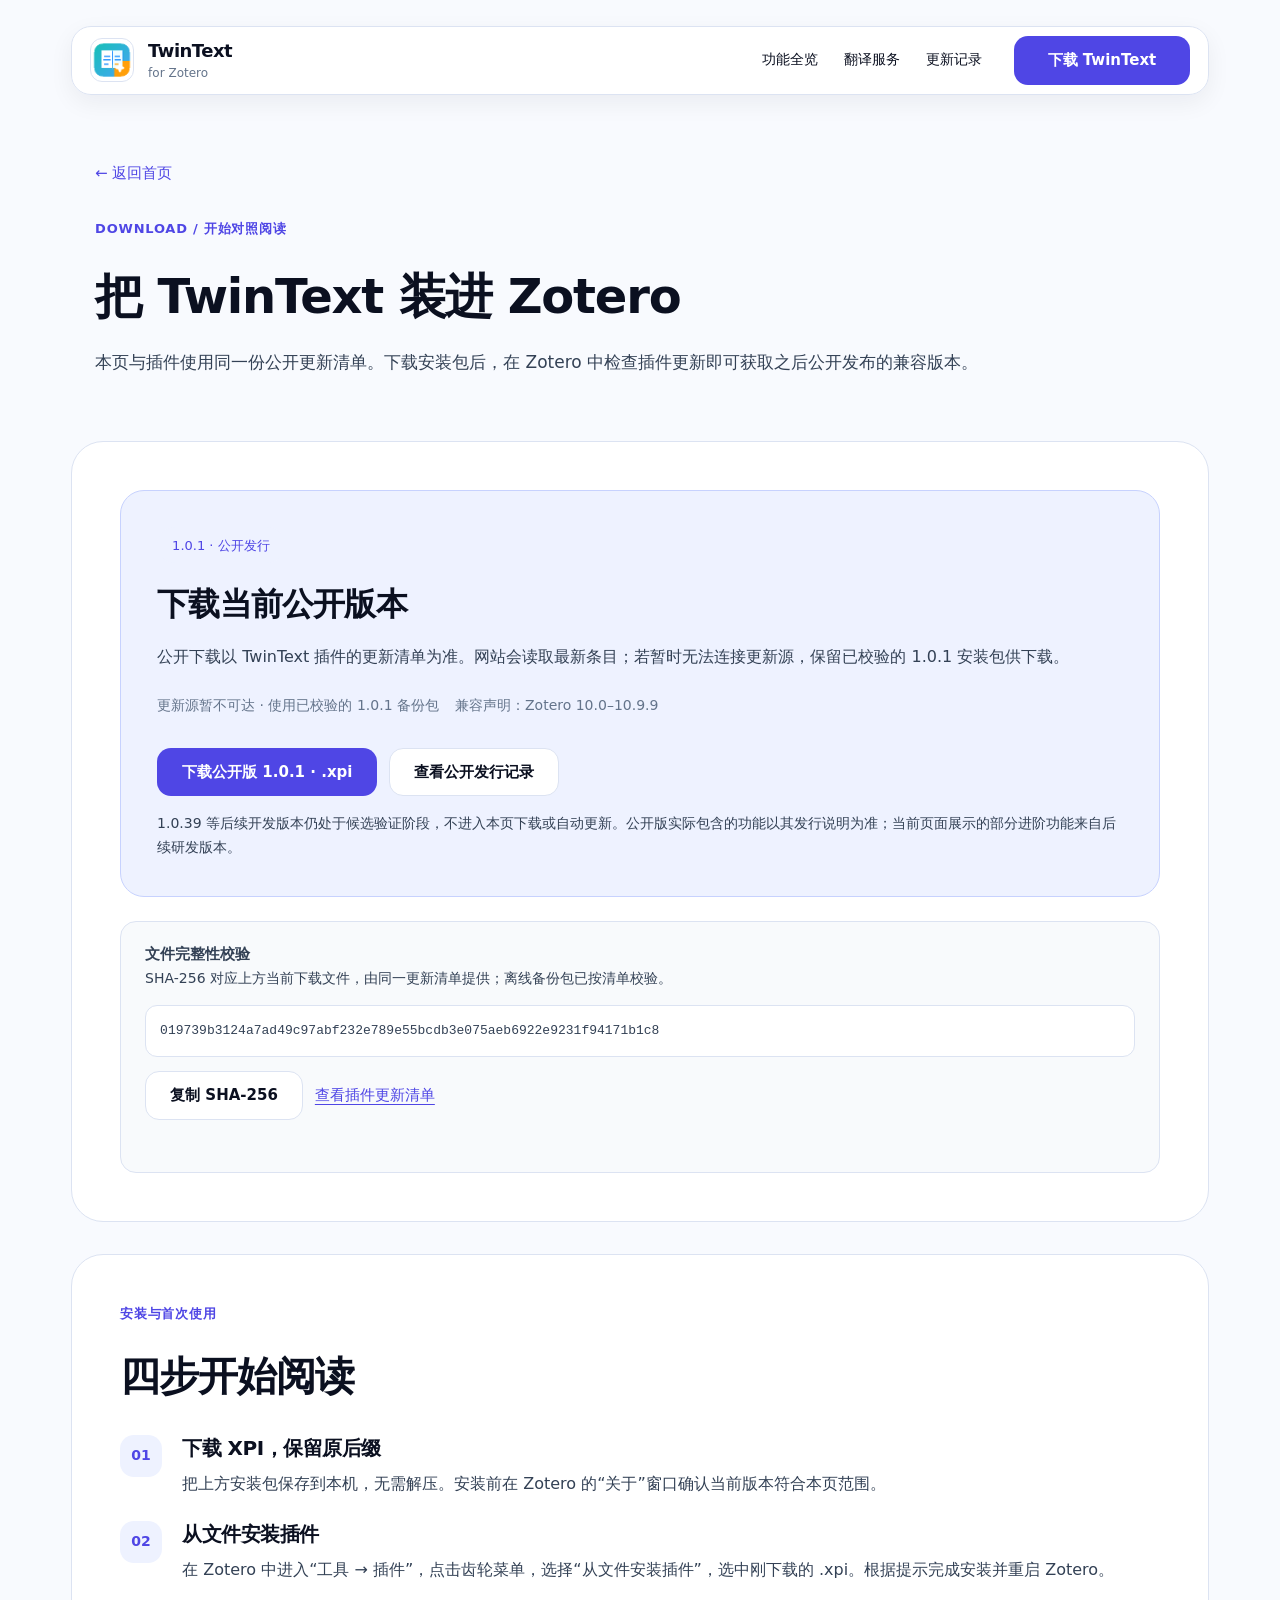
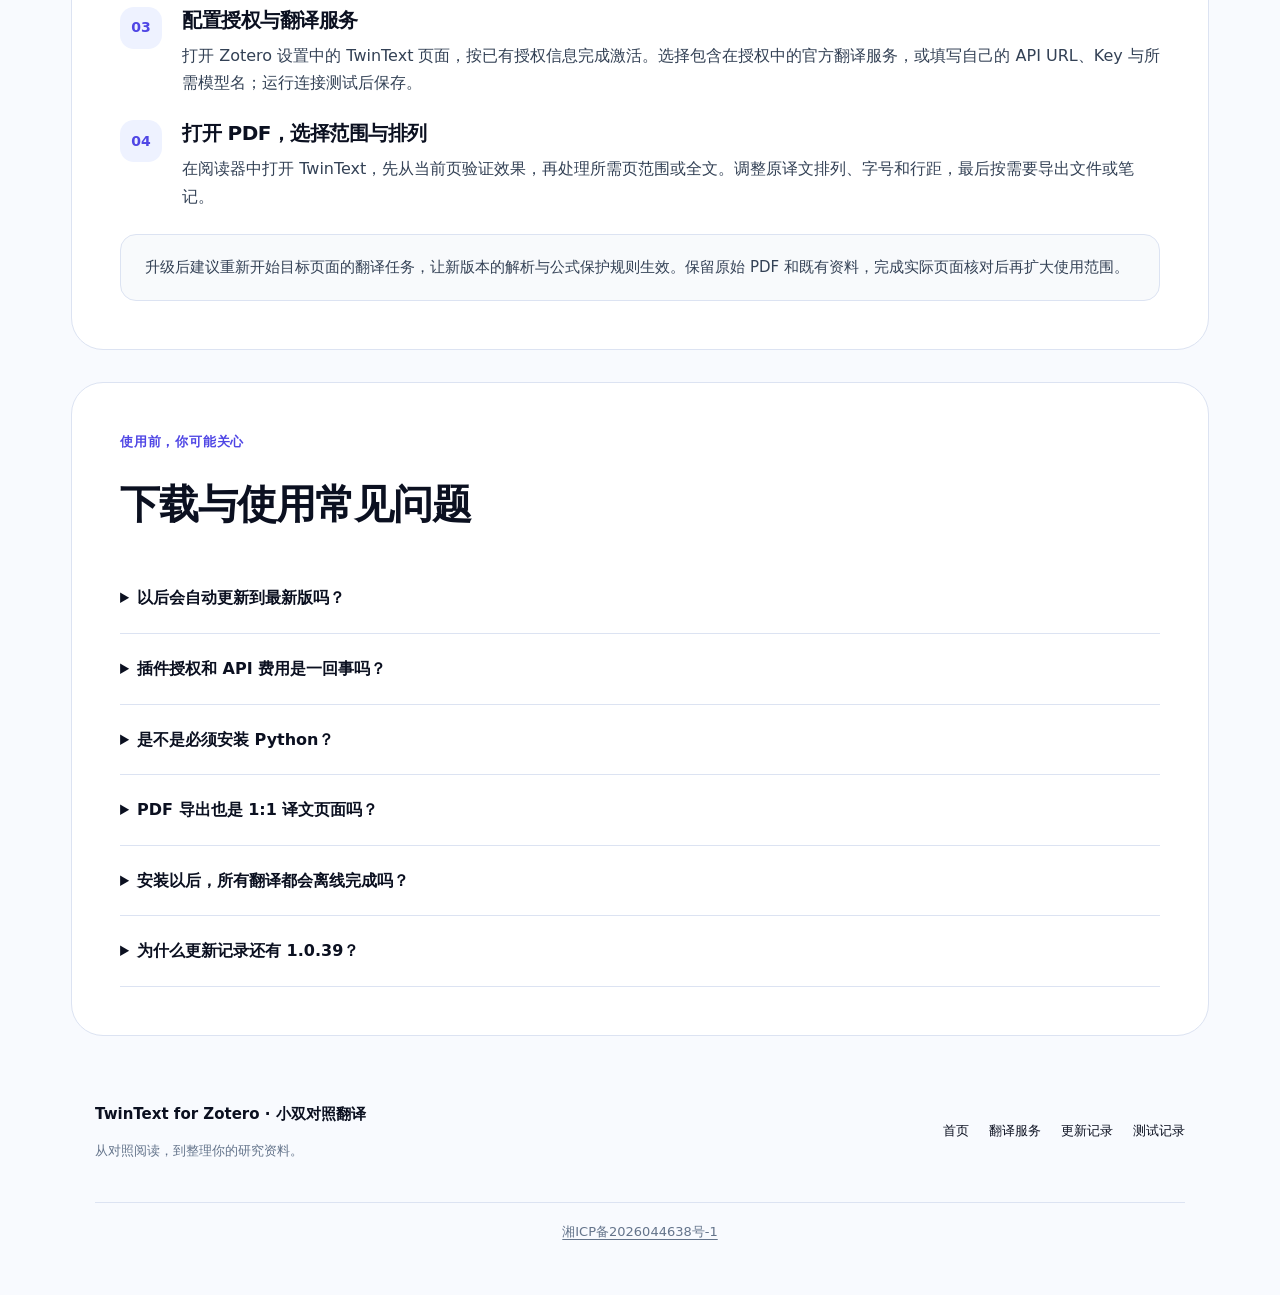
==== download.html @ 81a2e2c2 "Publish TwinText website" ====
<!doctype html>
<html lang="zh-CN">
<head>
  <meta charset="utf-8"><meta name="viewport" content="width=device-width, initial-scale=1"><meta name="theme-color" content="#10162f">
  <title>下载与安装 · TwinText for Zotero</title><meta name="description" content="下载与插件更新源同步的 TwinText 公开版本，核对 Zotero 兼容范围、安装步骤与文件校验值。">
  <link rel="icon" href="assets/logo.png" type="image/png"><link rel="stylesheet" href="styles.css"><script src="app.js" defer></script><script src="release.js" defer></script>
</head>
<body>
  <a class="skip-link" href="#main">跳到主要内容</a>
  <header class="nav container"><a class="brand" href="./" aria-label="TwinText 首页"><img src="assets/logo.png" alt="" width="44" height="44"><span><strong>TwinText</strong><small>for Zotero</small></span></a><button class="menu-toggle" type="button" aria-controls="main-nav" aria-expanded="false" aria-label="打开导航菜单"><span></span><span></span><span></span></button><nav id="main-nav" aria-label="主导航"><a href="index.html#features">功能全览</a><a href="index.html#services">翻译服务</a><a href="changelog.html">更新记录</a></nav><a class="button primary nav-download" href="#download" aria-current="page">下载 TwinText</a></header>
  <main id="main" class="container subpage">
    <div class="subpage-heading"><a class="back-link" href="./">← 返回首页</a><p class="eyebrow">DOWNLOAD / 开始对照阅读</p><h1>把 TwinText 装进 Zotero</h1><p class="section-intro">本页与插件使用同一份公开更新清单。下载安装包后，在 Zotero 中检查插件更新即可获取之后公开发布的兼容版本。</p></div>
    <section id="download" class="section" aria-labelledby="download-title" data-current-release><div class="download-card"><span class="pill" id="release-badge">1.0.1 · 公开发行</span><h2 id="download-title" style="margin-top:20px">下载当前公开版本</h2><p>公开下载以 TwinText 插件的更新清单为准。网站会读取最新条目；若暂时无法连接更新源，保留已校验的 1.0.1 安装包供下载。</p><div class="download-meta"><span id="release-source">正在核对公开更新源…</span><span id="release-compatibility">兼容声明：Zotero 10.0–10.9.9</span></div><div class="actions"><a class="button primary" id="latest-download" href="downloads/twintext-1.0.1.xpi" download="twintext-1.0.1.xpi">下载公开版 1.0.1 · .xpi</a><a class="button secondary" href="https://github.com/yiyangbyts/twintext-releases/releases" target="_blank" rel="noopener noreferrer">查看公开发行记录</a></div><p class="small">1.0.39 等后续开发版本仍处于候选验证阶段，不进入本页下载或自动更新。公开版实际包含的功能以其发行说明为准；当前页面展示的部分进阶功能来自后续研发版本。</p></div><div class="notice"><strong>文件完整性校验</strong><p class="small">SHA-256 对应上方当前下载文件，由同一更新清单提供；离线备份包已按清单校验。</p><code class="checksum" id="download-checksum">019739b3124a7ad49c97abf232e789e55bcdb3e075aeb6922e9231f94171b1c8</code><div class="actions" style="margin-top:14px"><button class="button secondary" data-copy-checksum type="button">复制 SHA-256</button><a class="text-link" href="https://raw.githubusercontent.com/yiyangbyts/twintext-releases/main/updates.json" target="_blank" rel="noopener noreferrer">查看插件更新清单</a></div><p id="copy-status" class="status-message" role="status"></p></div></section>
    <section class="section" aria-labelledby="install-title"><p class="eyebrow">安装与首次使用</p><h2 id="install-title">四步开始阅读</h2><ol class="install-steps" style="margin-top:32px"><li><div><h3>下载 XPI，保留原后缀</h3><p>把上方安装包保存到本机，无需解压。安装前在 Zotero 的“关于”窗口确认当前版本符合本页范围。</p></div></li><li><div><h3>从文件安装插件</h3><p>在 Zotero 中进入“工具 → 插件”，点击齿轮菜单，选择“从文件安装插件”，选中刚下载的 .xpi。根据提示完成安装并重启 Zotero。</p></div></li><li><div><h3>配置授权与翻译服务</h3><p>打开 Zotero 设置中的 TwinText 页面，按已有授权信息完成激活。选择包含在授权中的官方翻译服务，或填写自己的 API URL、Key 与所需模型名；运行连接测试后保存。</p></div></li><li><div><h3>打开 PDF，选择范围与排列</h3><p>在阅读器中打开 TwinText，先从当前页验证效果，再处理所需页范围或全文。调整原译文排列、字号和行距，最后按需要导出文件或笔记。</p></div></li></ol><p class="notice">升级后建议重新开始目标页面的翻译任务，让新版本的解析与公式保护规则生效。保留原始 PDF 和既有资料，完成实际页面核对后再扩大使用范围。</p></section>
    <section class="section" aria-labelledby="faq-title"><p class="eyebrow">使用前，你可能关心</p><h2 id="faq-title">下载与使用常见问题</h2><div class="faq"><details><summary>以后会自动更新到最新版吗？</summary><p>安装包已配置 TwinText 公共更新清单。新版本正式发布并写入该清单后，Zotero 的插件更新检查即可发现兼容版本；是否自动下载或安装由 Zotero 的更新设置决定。候选版不会自动推送给公开版用户。</p></details><details><summary>插件授权和 API 费用是一回事吗？</summary><p>两者分开。官方翻译服务取决于你的授权套餐及额度；接入第三方 API 时，由对应提供方管理可用性、用量与费用。本页不提供购买或支付流程。</p></details><details><summary>是不是必须安装 Python？</summary><p>标准解析和前端 PP-DocLayoutV2 WASM 方案不要求单独安装 Python。选择其他本地增强引擎时，按该引擎的运行环境要求配置；进阶解析功能以实际发行版本为准。</p></details><details><summary>PDF 导出也是 1:1 译文页面吗？</summary><p>研发版本的阅读器按原页面结构还原译文；PDF 导出把原文页面图像与按页重排的双语内容组合输出，两者形式不同。具体功能请核对公开版发行说明。</p></details><details><summary>安装以后，所有翻译都会离线完成吗？</summary><p>本地版面解析与翻译服务是两个环节。正文会发送给你选中的翻译服务；只有实际接入本地翻译服务并满足对应条件时，翻译环节才可能在本机完成。</p></details><details><summary>为什么更新记录还有 1.0.39？</summary><p>更新记录包含开发迭代和候选版，不代表均已公开发行。1.0.39 的历史验证记录在 <a class="text-link" href="evidence.html">测试范围页</a>；公开下载与 Zotero 自动更新始终以 <a class="text-link" href="https://raw.githubusercontent.com/yiyangbyts/twintext-releases/main/updates.json" target="_blank" rel="noopener noreferrer">更新清单</a>为准。</p></details></div></section>
  </main>
  <footer class="footer container"><div><strong>TwinText for Zotero · 小双对照翻译</strong><p>从对照阅读，到整理你的研究资料。</p></div><nav aria-label="页脚导航"><a href="./">首页</a><a href="index.html#services">翻译服务</a><a href="changelog.html">更新记录</a><a href="evidence.html">测试记录</a></nav><div class="icp-record"><a href="https://beian.miit.gov.cn/" target="_blank" rel="noopener noreferrer">湘ICP备2026044638号-1</a></div></footer>
</body>
</html>
---- styles.css ----
:root{color-scheme:light;--bg:#f8fafe;--surface:#fff;--ink:#0b1020;--text:#334155;--muted:#64748b;--brand:#4f46e5;--brand-soft:#eef2ff;--border:#dce3f2;--dark:#10162f;--cyan:#22d3ee;--radius:32px;--shadow:0 12px 28px rgb(30 41 59 / 7%);font-family:"Noto Sans SC","PingFang SC","Microsoft YaHei",system-ui,sans-serif;font-size:16px;line-height:1.7;background:var(--bg);color:var(--ink)}
*{box-sizing:border-box}html{scroll-behavior:smooth;scroll-padding-top:112px}body{margin:0;position:relative;isolation:isolate}a{color:inherit;text-decoration:none}a:hover{color:var(--brand)}button,input,select{font:inherit}button,a,input,select,summary{-webkit-tap-highlight-color:transparent}button{cursor:pointer}button:disabled{cursor:default}button:focus-visible,a:focus-visible,input:focus-visible,select:focus-visible,summary:focus-visible{outline:3px solid #0891b2;outline-offset:5px}button{color:inherit}img{display:block;max-width:100%}h1,h2,h3,h4,p,figure{margin:0}h1,h2,h3{line-height:1.35;letter-spacing:-.025em;overflow-wrap:anywhere}h2{font-size:2.5rem;font-weight:700;max-width:1100px}h3{font-size:1.5rem}p{overflow-wrap:break-word}p+p{margin-top:1em}a,button{touch-action:manipulation}.container{width:min(1280px,calc(100% - 11.11vw));margin-inline:auto}.small{font-size:.875rem}.muted{color:var(--muted)}.eyebrow{font-size:.8125rem;font-weight:700;letter-spacing:.06em;color:var(--brand);margin-bottom:24px}.section-intro{font-size:1.0625rem;line-height:1.8;color:var(--text);max-width:1120px;margin-top:18px}.grid{display:grid;gap:24px}.four{grid-template-columns:repeat(4,minmax(0,1fr))}.three{grid-template-columns:repeat(3,minmax(0,1fr))}.two{grid-template-columns:repeat(2,minmax(0,1fr))}.section{position:relative;margin-top:80px;padding:48px;background:var(--surface);border:1px solid var(--border);border-radius:var(--radius)}.section>*:not(.decoration),.hero>*:not(.decoration){position:relative;z-index:1}.dark{background:var(--dark);color:white;border-color:transparent;overflow:hidden}.dark .section-intro,.dark .lead{color:#cbd5e1}.dark .muted{color:#94a3b8}.dark .eyebrow{color:var(--cyan)}.cyan-text{color:var(--cyan)!important}.violet-text{color:#8b5cf6!important}.teal-text{color:#0891b2!important}.green-text{color:#047857!important}.pills{display:flex;gap:12px;flex-wrap:wrap;margin-top:30px}.pill{display:inline-flex;align-items:center;justify-content:center;min-height:36px;line-height:1.5;padding:8px 15px;border-radius:30px;background:var(--brand-soft);color:var(--brand);font-size:.8125rem;font-weight:500;max-width:100%}.dark .pill{background:#252b50;color:#c7d2fe}.actions{display:flex;gap:12px;align-items:center;flex-wrap:wrap;margin-top:30px}.button{display:inline-flex;justify-content:center;align-items:center;min-height:48px;padding:12px 24px;border-radius:14px;border:1px solid transparent;font-size:.9375rem;font-weight:600;line-height:1.5;transition:background .16s,box-shadow .16s,transform .16s;text-align:center}.button:hover{transform:translateY(-1px);box-shadow:0 6px 18px rgb(79 70 229 / 16%)}.primary{background:var(--brand);color:white}.primary:hover{background:#4338ca;color:white}.secondary{background:white;border-color:var(--border);color:var(--ink)}.secondary:hover{background:#f8fafc}.text-link{color:var(--brand);text-decoration:underline;text-underline-offset:4px}.decoration{position:absolute;pointer-events:none;z-index:0;max-width:none}.page-glows{position:absolute;inset:0;overflow:hidden;pointer-events:none;z-index:-1}.page-glows img{position:absolute;max-width:none}.bg-violet{left:calc(50% - 1060px);top:0}.bg-cyan{left:calc(50% + 250px);top:310px}.bg-brand{left:calc(50% + 70px);top:1570px}.bg-cyan-2{left:calc(50% - 1020px);top:5180px}.bg-export{left:calc(50% + 210px);top:8250px;opacity:.55}.skip-link{position:fixed;top:-100px;left:20px;z-index:100;background:white;padding:12px 20px;border-radius:10px}.skip-link:focus{top:12px}.nav{position:sticky;z-index:20;top:16px;margin-top:26px;min-height:68px;display:flex;align-items:center;gap:32px;padding:9px 18px;background:rgb(255 255 255 / 96%);border:1px solid var(--border);border-radius:20px;box-shadow:0 8px 24px rgb(15 23 42 / 6%);backdrop-filter:blur(16px)}.brand{display:flex;align-items:center;gap:14px;line-height:1.2;flex-shrink:0}.brand img{border:1px solid var(--border);border-radius:12px;object-fit:contain}.brand strong{display:block;font-size:1.125rem;letter-spacing:-.03em}.brand small{display:block;color:var(--muted);font-size:.75rem;margin-top:4px}.nav nav{display:flex;align-items:center;gap:26px;margin-left:auto}.nav nav a{font-size:.875rem;font-weight:500;white-space:nowrap}.nav-download{min-width:176px}.menu-toggle{display:none;border:0;background:none;width:44px;height:44px;padding:11px}.menu-toggle span{display:block;height:2px;background:var(--ink);margin:5px 0;border-radius:2px}.hero{position:relative;min-height:850px;margin-top:32px;padding:54px;border-radius:36px;display:grid;grid-template-columns:minmax(0,1fr) minmax(0,520px);gap:42px;background:linear-gradient(126deg,#10162f 9%,#1e1b4b 57%,#0b2740 95%)}.hero-glow{left:-170px;top:-250px}.hero-cyan{right:-200px;top:-60px}.hero h1{font-size:3.5rem;line-height:1.22;margin-top:28px;margin-bottom:18px;letter-spacing:-.035em}.hero .lead{font-size:1.125rem;line-height:1.75}.hero .actions{margin-top:28px}.hero .small{margin-top:14px}.hero .pills{gap:10px}.hero-copy{padding-top:0}.product-visual{height:680px;margin-top:16px;min-width:0}.product-frame{height:650px;border:1px solid #4b556f;border-radius:24px;overflow:hidden;box-shadow:0 28px 60px rgb(0 0 0 / 34%);position:relative;background:white}.product-frame img{position:absolute;max-width:none;width:167.68%;height:100%;left:20.54%;top:0}.product-tag{position:absolute;bottom:16px;left:8.5%;right:8.5%;background:white;color:var(--ink);border-radius:18px;padding:16px 18px;box-shadow:0 10px 30px rgb(0 0 0 / 18%)}.product-tag strong{font-size:.9375rem}.product-tag p{font-size:.8125rem;line-height:1.6;color:var(--text);margin-top:8px}.intro{margin-top:72px;padding:0 24px}.benefits{margin-top:42px;gap:16px}.benefit{padding:22px;background:white;border:1px solid var(--border);border-radius:24px;box-shadow:var(--shadow);min-height:228px}.index{display:inline-grid;place-items:center;width:42px;height:42px;border-radius:14px;background:var(--brand-soft);color:var(--brand);font-size:.8125rem;font-weight:700}.benefit h3{font-size:1.3125rem;margin-top:14px}.benefit p{font-size:.9375rem;line-height:1.7;color:var(--text);margin-top:10px}.comparison .pills{margin-top:28px}.comparison-figure{margin-top:38px}.image-button{display:block;position:relative;border:1px solid var(--border);border-radius:20px;padding:0;background:white;width:100%;overflow:hidden;box-shadow:0 16px 36px rgb(15 23 42 / 8%)}.image-button img{width:100%;height:auto}.zoom-hint{position:absolute;bottom:16px;right:16px;background:rgb(11 16 32 / 82%);color:white;border-radius:20px;padding:6px 14px;font-size:.8125rem;opacity:0;transition:opacity .2s}.image-button:hover .zoom-hint,.image-button:focus-visible .zoom-hint{opacity:1}figcaption{font-size:.8125rem;color:var(--muted);text-align:center;margin-top:18px;line-height:1.6}.proof{min-height:730px}.proof-glow{right:-250px;top:-250px}.stats{margin-top:44px;gap:56px}.stat{background:#171d36;border:1px solid #303a60;border-radius:20px;padding:22px;min-height:174px}.stat .number{font-size:1.875rem;font-weight:700;color:var(--cyan);line-height:1.35}.stat:nth-child(2) .number{color:#a5b4fc}.stat:nth-child(3) .number{color:#86efac}.stat h3{font-size:1rem;margin-top:6px}.stat p{font-size:.875rem;color:#cbd5e1;margin-top:10px;line-height:1.6}.iteration-title{font-size:1.125rem;margin-top:42px}.iteration{display:grid;grid-template-columns:repeat(4,minmax(0,1fr));gap:26px;margin-top:22px;list-style:none;padding:0}.iteration li{border:1px solid #303a60;border-radius:16px;background:#202746;min-height:92px;padding:20px 16px;display:flex;gap:16px;font-size:.875rem}.iteration li b{color:var(--cyan)}.proof-footnote{font-size:.8125rem;line-height:1.7;color:#94a3b8;margin-top:24px}.proof-footnote a{color:#c7d2fe;text-decoration:underline;text-underline-offset:3px}.formula{min-height:900px;display:grid;grid-template-columns:1fr 1.02fr;gap:56px;align-items:start}.math-glow{right:-180px;top:20px}.formula .pills{gap:8px}.formula-copy{padding-top:2px}.formula h2{font-size:2.5rem}.formula figure{margin-top:28px}.formula .image-button{background:#fff;border-color:#3b456b;border-radius:22px}.formula figure img{aspect-ratio:562/674;object-fit:contain}.formula figcaption{color:#94a3b8}.formula-demo{margin-top:38px;border:1px solid #303a60;background:#171d36;border-radius:24px;padding:28px;color:#e2e8f0;min-height:380px}.equations{font:1.75rem/1.8 "Cambria Math","STIX Two Math","Times New Roman",serif;text-align:center;padding:40px 0;border-bottom:1px solid #303a60;margin-bottom:24px;color:white}.formula-demo .small{color:#cbd5e1;line-height:1.8}.capabilities,.exports{padding:72px}.capability-grid{max-width:1008px;margin:72px auto 56px}.feature-card{padding:28px;border:1px solid var(--border);border-radius:24px;box-shadow:0 8px 28px -4px rgb(15 24 45 / 8%);background:white;min-height:274px;display:flex;flex-direction:column;gap:14px}.feature-card .eyebrow{margin:0}.feature-card h3{font-size:1.5rem;min-height:2.7em}.feature-card p:last-child{font-size:1rem;color:var(--text);line-height:1.65}.services{padding-bottom:60px}.service-cards{margin-top:64px;gap:16px;grid-template-columns:.96fr 1.04fr}.service-card{padding:24px;border:1px solid var(--border);border-radius:24px;background:#f7f8ff;min-height:520px;display:flex;align-items:flex-start;flex-direction:column}.service-card:nth-child(2){background:#f8fafc}.service-card h3{font-size:1.625rem;margin-top:20px}.service-card>p{color:var(--text);margin-top:16px;font-size:.9375rem;min-height:90px}.service-points{list-style:none;padding:24px 0 0;margin:20px 0 0;border-top:1px solid var(--border);width:100%;font-size:.875rem}.service-points li{margin-bottom:14px;display:flex;gap:10px}.service-points li::before{content:"✓";color:var(--brand);font-weight:bold}.service-card .service-audience{margin-top:auto;padding-top:26px;min-height:auto;font-size:.8125rem;color:var(--muted)}.service-note{font-size:.875rem;color:var(--text);padding:30px 24px 0}.reading{background:var(--brand-soft);border-color:transparent}.mode-grid{margin-top:60px;gap:32px}.mode-card{display:block;text-align:left;width:100%;border:1px solid var(--border);background:white;border-radius:20px;padding:22px;min-height:182px;transition:border-color .2s,box-shadow .2s}.mode-card[aria-pressed="true"]{border-color:var(--brand);box-shadow:0 0 0 2px var(--brand)}.mode-card img{width:12px;height:12px;margin-bottom:22px}.mode-card h3{font-size:1.125rem}.mode-card p{font-size:.875rem;line-height:1.65;margin-top:10px;color:var(--text)}.reading-controls{margin-top:66px;background:#f8fafc;border:1px solid var(--border);border-radius:20px;padding:28px}.reading-controls>p{margin-top:10px;color:var(--text);font-size:.875rem}.control-grid{margin-top:24px;gap:16px}.control{border:1px solid var(--border);border-radius:14px;padding:16px 18px;background:white;min-width:0}.control label{display:block;color:var(--brand);font-size:.8125rem;font-weight:600}.control select{display:block;width:100%;border:0;background:transparent;padding:6px 0;color:var(--ink);font-size:1rem}.control input[type=range]{width:100%;accent-color:var(--brand)}.control output{font-variant-numeric:tabular-nums;color:var(--text);font-size:.8125rem}.control small{color:var(--muted);display:block;font-size:.8125rem}.range-label{display:flex!important;justify-content:space-between;gap:8px}.reading-demo{margin-top:24px;border-radius:16px;border:1px solid var(--border);overflow:hidden;background:#fff}.demo-bar{padding:10px 18px;border-bottom:1px solid var(--border);color:var(--muted);font-size:.8125rem;display:flex;justify-content:space-between;gap:12px}.demo-pages{display:grid;grid-template-columns:repeat(2,minmax(0,1fr));--reader-size:1rem;--reader-line:1.8;--reader-font:inherit}.demo-page{padding:24px;font-size:var(--reader-size);line-height:var(--reader-line);font-family:var(--reader-font);min-width:0}.demo-page h4{margin:0 0 12px;font-size:1em;color:var(--brand)}.demo-page p{line-height:inherit}.demo-source{border-right:1px solid var(--border)}.demo-pages[data-layout=vertical]{grid-template-columns:1fr}.demo-pages[data-layout=vertical] .demo-source{border-right:0;border-bottom:1px solid var(--border)}.demo-pages[data-layout=translation] .demo-source{display:none}.demo-pages[data-layout=translation]{grid-template-columns:1fr}.demo-pages[data-pane=primary] .demo-translation{order:-1}.demo-pages[data-density=compact] .demo-page{padding:16px}.demo-pages[data-density=relaxed] .demo-page{padding:32px}.export-flow{padding:28px 34px;background:var(--brand-soft);border-radius:18px;margin-top:34px}.export-flow strong{display:block;font-size:1.375rem;line-height:1.6;color:var(--brand)}.export-flow p{font-size:.875rem;color:var(--text);margin-top:8px}.export-grid{max-width:1008px;margin:54px auto}.export-note{max-width:1008px;padding:28px;background:#f8fafc;border:1px solid var(--border);border-radius:18px;margin:66px auto 48px}.export-note h3{font-size:1.5rem}.export-note p{color:var(--text);margin-top:14px}.workflow{min-height:720px}.workflow-grid{margin-top:64px;gap:28px}.workflow-card{padding:28px 24px;background:#f8fafc;border:1px solid var(--border);border-radius:22px;display:flex;flex-direction:column;min-height:272px}.workflow-card:nth-child(2){background:#f7f8ff}.workflow-card h3{font-size:1.25rem}.workflow-card p{font-size:.9375rem;color:var(--text);margin-top:24px}.workflow-card strong{font-size:.875rem;color:#047857;font-weight:500;margin-top:auto;padding-top:24px}.workflow-card:nth-child(2) strong{color:var(--brand)}.history{display:grid;grid-template-columns:360px minmax(0,1fr);gap:64px}.history h2{font-size:2.125rem;line-height:1.4}.history .section-intro{font-size:1rem}.history .text-link{display:inline-block;margin-top:30px;font-size:.875rem}.release-list{display:flex;flex-direction:column;gap:16px;list-style:none;margin:0;padding:0}.release{border:1px solid var(--border);border-radius:18px;padding:18px 20px;background:#fbfcff}.release:first-child{background:#f7f8ff;border-color:#c7d2fe}.release-heading{display:flex;align-items:center;gap:14px;flex-wrap:wrap}.release-heading img{width:12px;height:12px;flex-shrink:0}.release-version{font-weight:700;color:var(--brand);font-size:.875rem;min-width:60px}.release-heading h3{font-size:1rem;letter-spacing:0}.release p{margin-top:10px;font-size:.875rem;line-height:1.65;color:var(--text)}.release .pill{min-height:24px;padding:3px 9px;font-size:.75rem}.cta{min-height:520px;padding:62px;margin-bottom:0}.cta-glow{right:-190px;top:-190px}.cta-cyan{left:-220px;top:100px}.cta-logo{width:72px;height:72px;border-radius:18px;margin-bottom:28px}.cta h2{max-width:900px;line-height:1.4}.cta .section-intro{max-width:860px}.footer{display:flex;justify-content:space-between;gap:40px;padding:64px 24px 52px;align-items:center}.footer strong{font-size:.9375rem}.footer p{font-size:.8125rem;color:var(--muted);margin-top:12px}.footer nav{display:flex;gap:20px;flex-wrap:wrap;font-size:.8125rem}.lightbox{border:0;background:#10162f;color:white;border-radius:20px;max-width:min(1500px,96vw);max-height:94dvh;padding:16px;width:fit-content}.lightbox::backdrop{background:rgb(4 8 20 / 85%);backdrop-filter:blur(8px)}.lightbox:not([open]){display:none}.lightbox figure{margin-top:12px}.lightbox img{max-height:76dvh;width:auto;object-fit:contain;margin-inline:auto}.lightbox figcaption{color:#e2e8f0;max-width:1100px;margin-inline:auto}.lightbox-close{display:block;margin-left:auto;background:white;color:var(--ink);min-height:44px;padding:8px 20px}.subpage{padding-top:64px}.subpage-heading{padding:0 24px 32px}.subpage-heading h1{font-size:3rem;line-height:1.35}.subpage-heading .section-intro{max-width:900px}.subpage .section{margin-top:32px}.download-card{padding:36px;background:var(--brand-soft);border:1px solid #c7d2fe;border-radius:24px}.download-card h2{font-size:2rem}.download-card p{color:var(--text);margin-top:16px}.download-meta{display:flex;gap:16px;flex-wrap:wrap;font-size:.875rem;color:var(--muted);margin-top:24px}.checksum{overflow-wrap:anywhere;font-size:.8125rem;line-height:1.7;display:block;padding:14px;background:white;border:1px solid var(--border);border-radius:12px;margin-top:14px}.install-steps{list-style:none;counter-reset:steps;padding:0;display:grid;gap:24px}.install-steps li{counter-increment:steps;display:grid;grid-template-columns:42px 1fr;gap:20px}.install-steps li::before{content:counter(steps,decimal-leading-zero);display:grid;place-items:center;background:var(--brand-soft);color:var(--brand);border-radius:14px;height:42px;font-size:.875rem;font-weight:bold}.install-steps h3{font-size:1.25rem}.install-steps p{color:var(--text);margin-top:8px}.faq{margin-top:32px}.faq details{padding:22px 0;border-bottom:1px solid var(--border)}.faq summary{cursor:pointer;font-weight:600;line-height:1.6}.faq details p{color:var(--text);margin-top:14px;max-width:1000px}.release-full{margin-top:30px}.release-full details{background:white;border:1px solid var(--border);border-radius:20px;padding:24px;margin-top:16px}.release-full summary{cursor:pointer;font-weight:700;font-size:1.125rem}.release-full time{font-size:.875rem;color:var(--muted);font-weight:400;display:inline-block;margin-left:16px}.release-full details p,.release-full details ul{margin-top:20px;color:var(--text)}.release-full li+li{margin-top:8px}.release-full .release-status{display:inline-block;font-size:.8125rem;color:var(--brand);margin-left:14px}.back-link{display:inline-block;margin-bottom:32px;color:var(--brand);font-size:.9375rem}.mobile-break{display:none}.notice{padding:20px 24px;border:1px solid var(--border);border-radius:16px;background:#f8fafc;color:var(--text);font-size:.9375rem;margin-top:24px}.status-message{min-height:24px;color:var(--brand);font-size:.875rem;margin-top:8px}
@media(min-width:1440px){.hero h1{white-space:nowrap}.hero-copy{width:605px}.hero{grid-template-columns:minmax(0,1fr) 520px}.hero .lead{max-width:605px}.hero .pills{max-width:600px}.hero .actions{margin-top:28px}}
@media(max-width:1200px){.nav{gap:18px}.nav nav{gap:18px}.nav-download{min-width:150px}.hero{padding:42px;gap:28px;min-height:780px;grid-template-columns:1.12fr 1fr}.hero h1{font-size:2.7rem}.hero .lead{font-size:1.0625rem}.product-frame{height:610px}.product-visual{height:640px}.four{grid-template-columns:repeat(2,minmax(0,1fr))}h2{font-size:2.125rem}.section{padding:40px}.capabilities,.exports{padding:56px 40px}.formula{gap:32px}.formula h2{font-size:2.125rem}.stats{gap:24px}.history{grid-template-columns:300px minmax(0,1fr);gap:36px}.feature-card{padding:24px}.feature-card h3{font-size:1.3rem}.mode-grid{gap:20px}.cta{padding:52px}.footer{align-items:flex-start}.footer nav{max-width:320px}}
@media(max-width:950px){.container{width:calc(100% - 48px)}.nav nav{display:none;position:absolute;top:calc(100% + 10px);left:0;right:0;padding:16px;border-radius:18px;border:1px solid var(--border);background:white;box-shadow:var(--shadow)}.nav nav.is-open{display:flex;flex-direction:column;align-items:stretch;gap:0}.nav nav a{padding:13px 16px;border-radius:10px}.nav nav a:hover{background:var(--brand-soft)}.menu-toggle{display:block;margin-left:auto;order:3}.nav-download{margin-left:auto}.nav{gap:12px}.hero{grid-template-columns:1fr;min-height:0;gap:36px;padding:44px}.hero-copy{max-width:650px}.hero h1{font-size:3.25rem}.product-visual{width:min(520px,100%);height:650px;margin:0 auto}.product-frame{height:620px}.three{grid-template-columns:repeat(2,minmax(0,1fr))}.stats{grid-template-columns:repeat(3,minmax(0,1fr));gap:14px}.stat{padding:18px}.stat .number{font-size:1.5rem}.iteration{grid-template-columns:repeat(2,minmax(0,1fr))}.formula{grid-template-columns:1fr;min-height:0;gap:32px}.formula figure{max-width:562px;width:100%;margin:0 auto}.formula-demo{min-height:0}.service-cards{grid-template-columns:1fr}.service-card{min-height:0}.service-card>p{min-height:0}.service-card .service-audience{padding-top:20px}.history{grid-template-columns:1fr}.history h2{max-width:660px}.history .section-intro{max-width:720px}.footer{flex-direction:column;gap:26px}.footer nav{max-width:none}.workflow-grid{grid-template-columns:1fr}.workflow-card{min-height:0}.capability-grid,.export-grid{margin-top:44px;margin-bottom:24px}.export-grid{grid-template-columns:1fr}.feature-card h3{min-height:0}.feature-card{min-height:0}.workflow{min-height:0}.cta{min-height:0}.mobile-break{display:block}}
@media(max-width:600px){.container{width:calc(100% - 32px)}.nav{top:10px;margin-top:14px;padding:8px 10px;min-height:64px;border-radius:16px}.brand{gap:9px}.brand img{width:38px;height:38px}.brand strong{font-size:1rem}.brand small{font-size:.75rem}.nav-download{min-width:0;padding:10px 12px;font-size:.8125rem;min-height:44px}.menu-toggle{width:38px;padding:8px}.hero{margin-top:20px;border-radius:26px;padding:30px 24px;gap:32px}.hero h1{font-size:clamp(1.8rem,7.3vw,2.65rem);margin-top:26px;line-height:1.35;letter-spacing:-.045em}.hero .lead{font-size:1rem;line-height:1.85}.hero .pill{font-size:.75rem;padding:7px 10px}.hero .pills{gap:8px;margin-top:22px}.hero .actions{gap:10px}.hero .actions .button{padding-inline:18px;font-size:.875rem}.hero .small{font-size:.8125rem}.product-visual{height:450px}.product-frame{height:420px;border-radius:18px}.product-tag{bottom:0;left:5%;right:5%;padding:14px}.product-tag strong{font-size:.875rem}.product-tag p{font-size:.8125rem}.intro{margin-top:48px;padding:0 8px}.eyebrow{font-size:.75rem;margin-bottom:18px}h2,.formula h2,.history h2{font-size:1.75rem;line-height:1.5}.section-intro{font-size:1rem;line-height:1.8}.desktop-break{display:none}.four,.three,.two{grid-template-columns:1fr}.benefits{margin-top:26px;gap:14px}.benefit{min-height:0;padding:22px}.benefit h3{font-size:1.1875rem}.section{margin-top:40px;padding:28px 22px;border-radius:24px}.section .pills{gap:8px;margin-top:22px}.section .pill{font-size:.75rem;padding:7px 11px}.comparison-figure{margin-top:26px}.image-button{border-radius:12px}.comparison .image-button{margin-inline:-12px;width:calc(100% + 24px)}.zoom-hint{font-size:.75rem;padding:4px 9px;right:6px;bottom:6px;opacity:1}.comparison figcaption{font-size:.75rem;margin-top:14px}.proof{min-height:0}.stats{margin-top:30px;grid-template-columns:1fr;gap:14px}.stat{min-height:0;padding:22px}.stat .number{font-size:1.875rem}.stat p{font-size:.875rem}.iteration{gap:12px;grid-template-columns:1fr}.iteration li{min-height:64px;align-items:center;padding:15px 18px}.iteration-title{margin-top:30px;line-height:1.65}.proof-footnote{font-size:.75rem}.formula-demo{margin-top:28px;padding:22px}.equations{font-size:1.5rem;padding:28px 0}.formula figcaption{font-size:.75rem}.capability-grid{margin:32px 0 0;gap:16px}.feature-card{padding:24px;gap:12px}.feature-card h3{font-size:1.375rem}.service-cards{margin-top:32px}.service-card{padding:22px}.service-card h3{font-size:1.375rem}.service-card>p{font-size:1rem}.service-points{font-size:.875rem}.service-note{padding:24px 0 0}.mode-grid{margin-top:32px;grid-template-columns:1fr;gap:14px}.mode-card{min-height:0;padding:22px}.mode-card img{margin-bottom:14px}.reading-controls{margin-top:30px;padding:20px 16px}.reading-controls h3{font-size:1.375rem}.control-grid{gap:12px}.control{padding:14px 16px}.demo-pages{grid-template-columns:1fr}.demo-source{border-right:0;border-bottom:1px solid var(--border)}.demo-page{padding:18px}.demo-bar{padding:10px 14px;flex-wrap:wrap}.export-flow{margin-top:26px;padding:22px}.export-flow strong{font-size:1.125rem}.export-grid{margin:26px 0;gap:16px}.export-note{margin:28px 0 0;padding:22px}.export-note h3{font-size:1.25rem}.export-note p{font-size:1rem}.workflow-grid{margin-top:32px;gap:16px}.workflow-card{padding:24px}.workflow-card p{margin-top:16px;font-size:1rem}.history{gap:28px}.release{padding:18px 16px}.release-heading{gap:10px}.release-heading h3{flex-basis:100%;font-size:1rem}.release p{font-size:.875rem}.cta{padding:32px 24px}.cta h2{font-size:1.75rem}.cta-logo{width:60px;height:60px;margin-bottom:24px}.footer{padding:40px 8px 32px}.footer nav{gap:16px}.lightbox{padding:12px;border-radius:14px}.lightbox img{max-height:74dvh}.subpage{padding-top:38px}.subpage-heading{padding:0 8px 20px}.subpage-heading h1{font-size:2.1rem}.download-card{padding:24px}.download-card h2{font-size:1.625rem}.install-steps li{gap:14px}.release-full details{padding:22px 18px}.release-full time{display:block;margin:8px 0 0}.release-full .release-status{margin-left:8px;font-size:.75rem}.notice{padding:18px}.subpage .section{margin-top:24px}}
@media(prefers-reduced-motion:reduce){html{scroll-behavior:auto}*,*::before,*::after{transition:none!important;animation:none!important}}
.reader-mobile-hint{display:none}.demo-pages:focus-visible{outline:3px solid #0891b2;outline-offset:-3px}
.footer{flex-wrap:wrap}.icp-record{flex:0 0 100%;border-top:1px solid var(--border);padding-top:18px;text-align:center;color:var(--muted);font-size:.8125rem}.icp-record a{text-decoration:underline;text-underline-offset:3px}
@media(max-width:600px){.reader-mobile-hint{display:block}.demo-pages[data-layout=horizontal]{grid-template-columns:repeat(2,minmax(220px,1fr));overflow-x:auto;overscroll-behavior-x:contain}.demo-pages[data-layout=horizontal] .demo-source{border-right:1px solid var(--border);border-bottom:0}}
@media print{.nav,.page-glows,.actions,.lightbox,.menu-toggle,.image-button .zoom-hint{display:none!important}.container{width:100%}.section{break-inside:avoid;margin-top:24px}.dark{background:#fff!important;color:#000!important}.dark p,.dark .lead,.dark .section-intro{color:#222!important}.decoration{display:none}.hero{display:block;min-height:0}.product-visual{display:none}a{text-decoration:underline}.footer{padding:24px}}
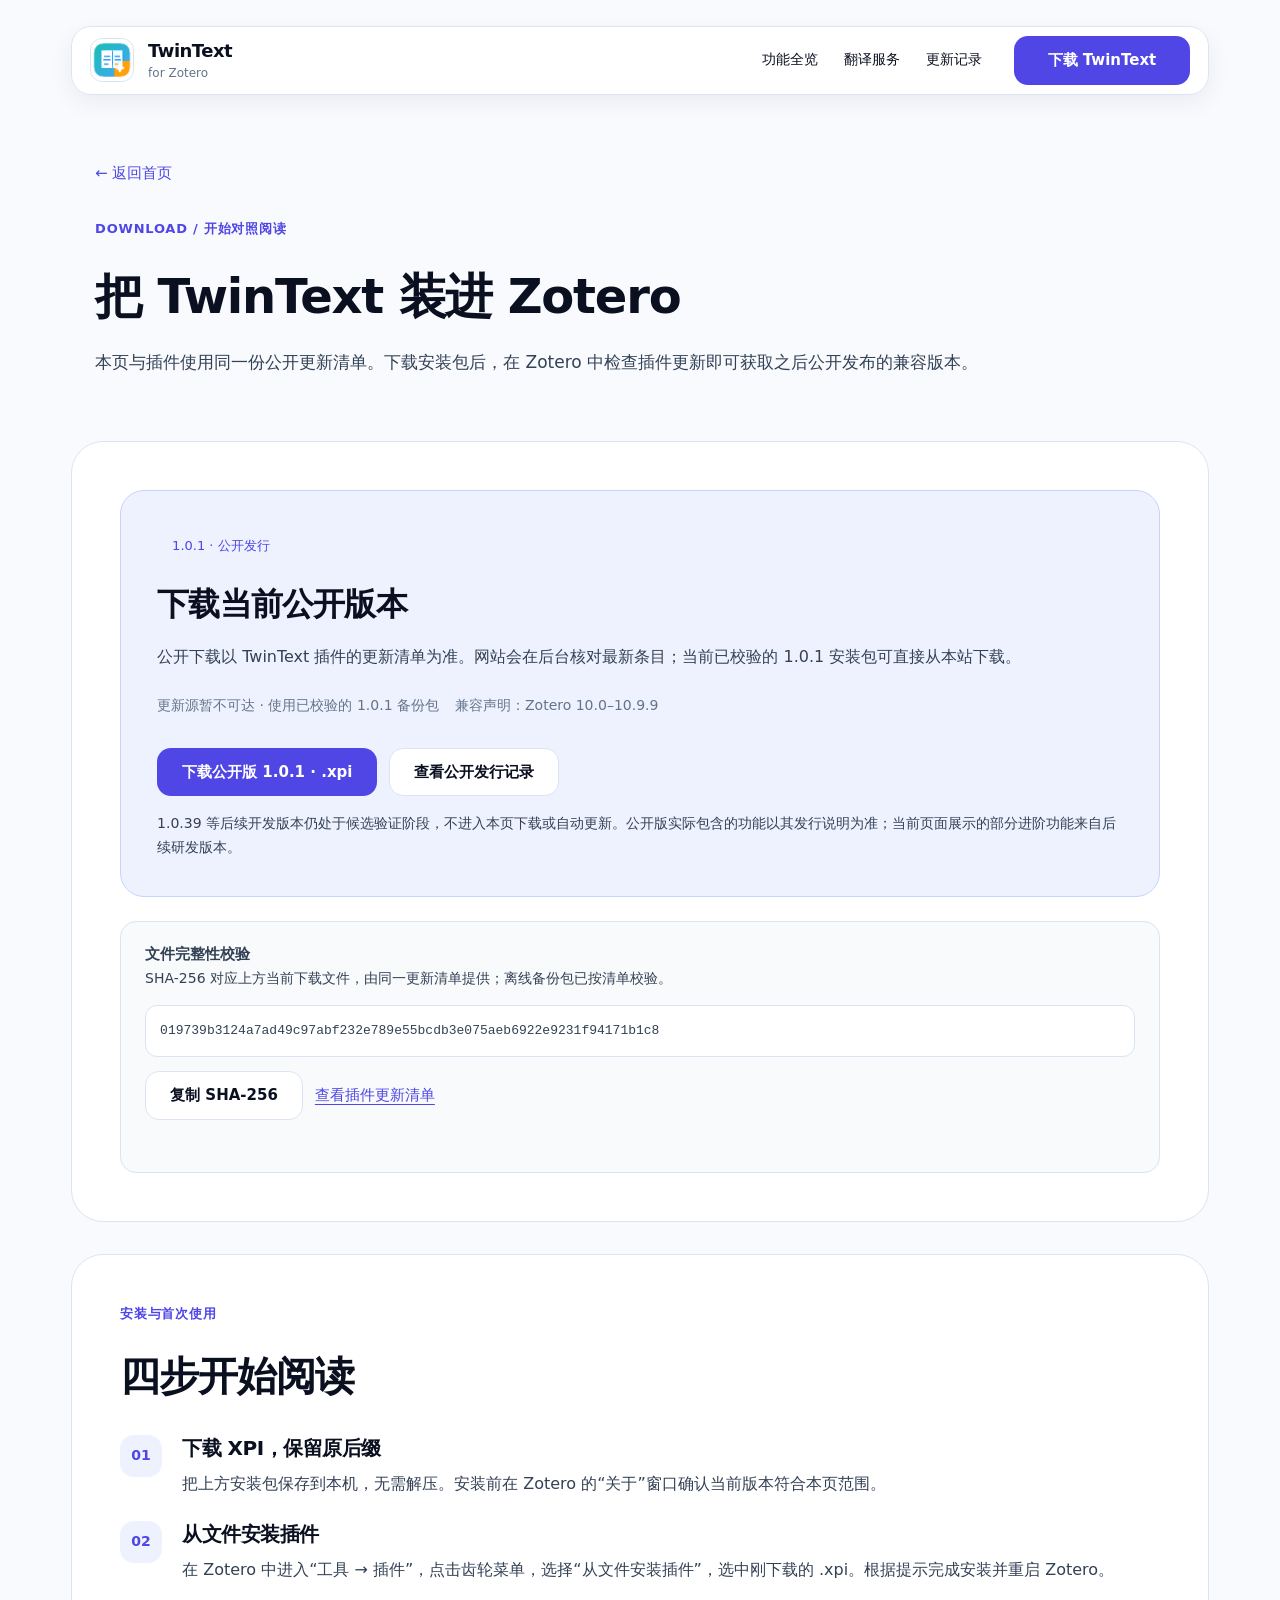
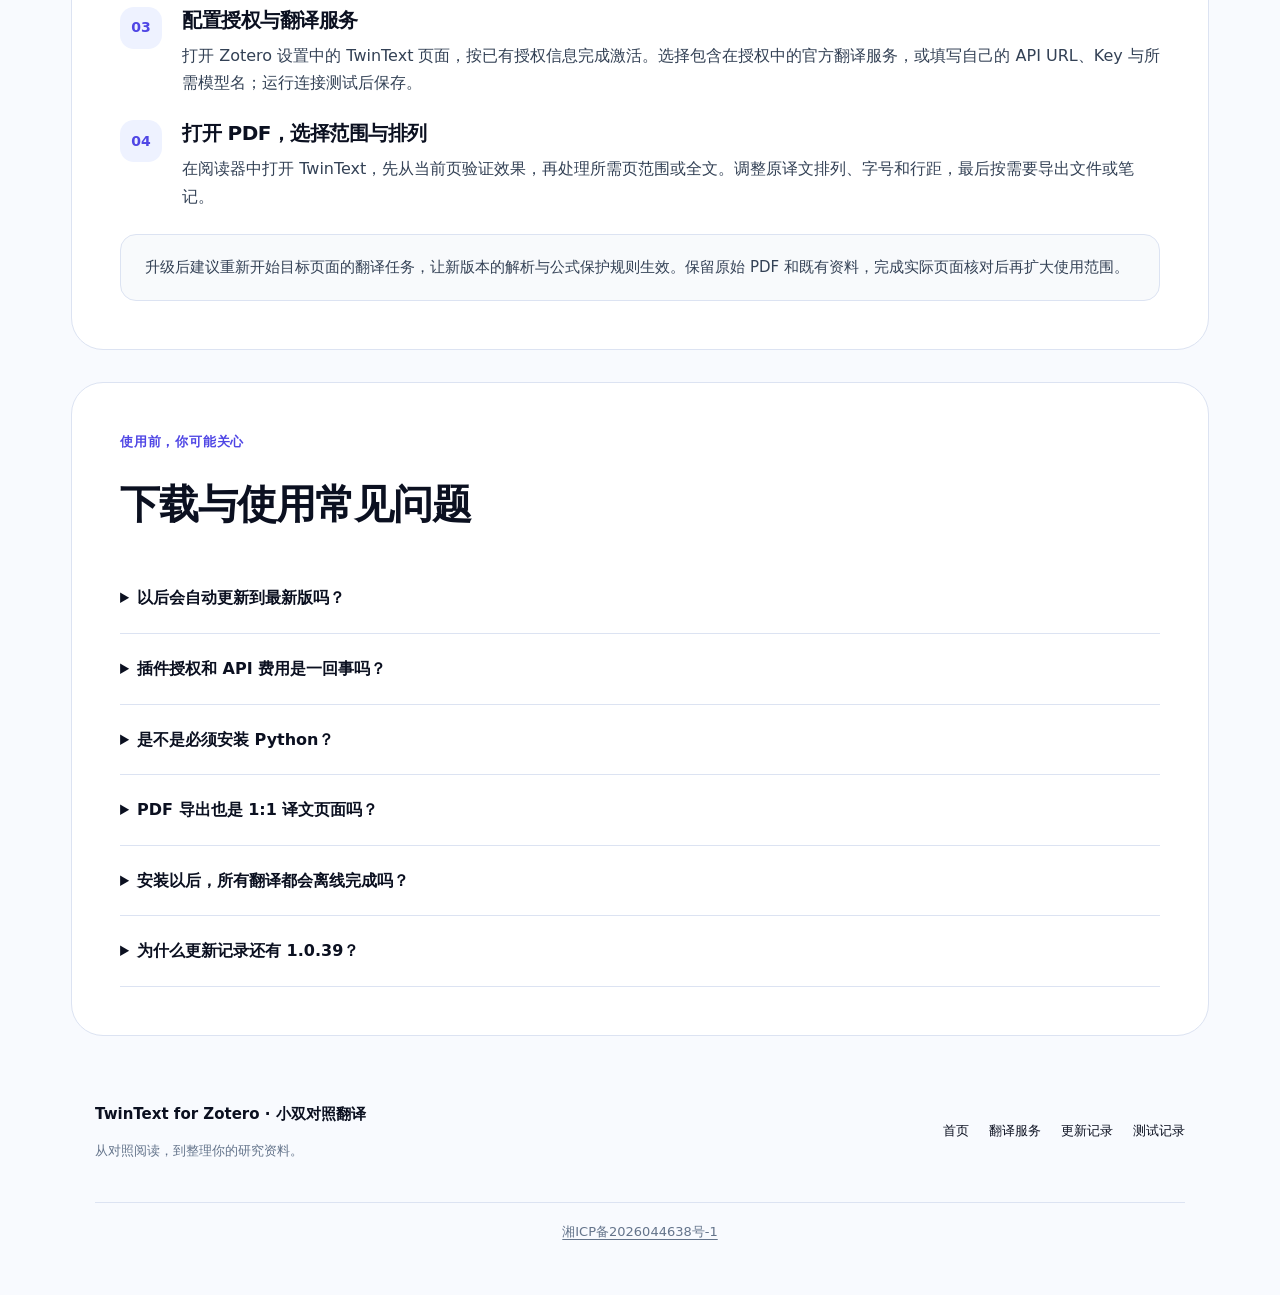
==== commit 0c6a0335: "Keep mirrored public installer on site" ====
--- a/download.html
+++ b/download.html
@@ -10,7 +10,7 @@
   <header class="nav container"><a class="brand" href="./" aria-label="TwinText 首页"><img src="assets/logo.png" alt="" width="44" height="44"><span><strong>TwinText</strong><small>for Zotero</small></span></a><button class="menu-toggle" type="button" aria-controls="main-nav" aria-expanded="false" aria-label="打开导航菜单"><span></span><span></span><span></span></button><nav id="main-nav" aria-label="主导航"><a href="index.html#features">功能全览</a><a href="index.html#services">翻译服务</a><a href="changelog.html">更新记录</a></nav><a class="button primary nav-download" href="#download" aria-current="page">下载 TwinText</a></header>
   <main id="main" class="container subpage">
     <div class="subpage-heading"><a class="back-link" href="./">← 返回首页</a><p class="eyebrow">DOWNLOAD / 开始对照阅读</p><h1>把 TwinText 装进 Zotero</h1><p class="section-intro">本页与插件使用同一份公开更新清单。下载安装包后，在 Zotero 中检查插件更新即可获取之后公开发布的兼容版本。</p></div>
-    <section id="download" class="section" aria-labelledby="download-title" data-current-release><div class="download-card"><span class="pill" id="release-badge">1.0.1 · 公开发行</span><h2 id="download-title" style="margin-top:20px">下载当前公开版本</h2><p>公开下载以 TwinText 插件的更新清单为准。网站会读取最新条目；若暂时无法连接更新源，保留已校验的 1.0.1 安装包供下载。</p><div class="download-meta"><span id="release-source">正在核对公开更新源…</span><span id="release-compatibility">兼容声明：Zotero 10.0–10.9.9</span></div><div class="actions"><a class="button primary" id="latest-download" href="downloads/twintext-1.0.1.xpi" download="twintext-1.0.1.xpi">下载公开版 1.0.1 · .xpi</a><a class="button secondary" href="https://github.com/yiyangbyts/twintext-releases/releases" target="_blank" rel="noopener noreferrer">查看公开发行记录</a></div><p class="small">1.0.39 等后续开发版本仍处于候选验证阶段，不进入本页下载或自动更新。公开版实际包含的功能以其发行说明为准；当前页面展示的部分进阶功能来自后续研发版本。</p></div><div class="notice"><strong>文件完整性校验</strong><p class="small">SHA-256 对应上方当前下载文件，由同一更新清单提供；离线备份包已按清单校验。</p><code class="checksum" id="download-checksum">019739b3124a7ad49c97abf232e789e55bcdb3e075aeb6922e9231f94171b1c8</code><div class="actions" style="margin-top:14px"><button class="button secondary" data-copy-checksum type="button">复制 SHA-256</button><a class="text-link" href="https://raw.githubusercontent.com/yiyangbyts/twintext-releases/main/updates.json" target="_blank" rel="noopener noreferrer">查看插件更新清单</a></div><p id="copy-status" class="status-message" role="status"></p></div></section>
+    <section id="download" class="section" aria-labelledby="download-title" data-current-release><div class="download-card"><span class="pill" id="release-badge">1.0.1 · 公开发行</span><h2 id="download-title" style="margin-top:20px">下载当前公开版本</h2><p>公开下载以 TwinText 插件的更新清单为准。网站会在后台核对最新条目；当前已校验的 1.0.1 安装包可直接从本站下载。</p><div class="download-meta"><span id="release-source">已校验公开版 1.0.1 · 本站下载</span><span id="release-compatibility">兼容声明：Zotero 10.0–10.9.9</span></div><div class="actions"><a class="button primary" id="latest-download" href="downloads/twintext-1.0.1.xpi" download="twintext-1.0.1.xpi">下载公开版 1.0.1 · .xpi</a><a class="button secondary" href="https://github.com/yiyangbyts/twintext-releases/releases" target="_blank" rel="noopener noreferrer">查看公开发行记录</a></div><p class="small">1.0.39 等后续开发版本仍处于候选验证阶段，不进入本页下载或自动更新。公开版实际包含的功能以其发行说明为准；当前页面展示的部分进阶功能来自后续研发版本。</p></div><div class="notice"><strong>文件完整性校验</strong><p class="small">SHA-256 对应上方当前下载文件，由同一更新清单提供；离线备份包已按清单校验。</p><code class="checksum" id="download-checksum">019739b3124a7ad49c97abf232e789e55bcdb3e075aeb6922e9231f94171b1c8</code><div class="actions" style="margin-top:14px"><button class="button secondary" data-copy-checksum type="button">复制 SHA-256</button><a class="text-link" href="https://raw.githubusercontent.com/yiyangbyts/twintext-releases/main/updates.json" target="_blank" rel="noopener noreferrer">查看插件更新清单</a></div><p id="copy-status" class="status-message" role="status"></p></div></section>
     <section class="section" aria-labelledby="install-title"><p class="eyebrow">安装与首次使用</p><h2 id="install-title">四步开始阅读</h2><ol class="install-steps" style="margin-top:32px"><li><div><h3>下载 XPI，保留原后缀</h3><p>把上方安装包保存到本机，无需解压。安装前在 Zotero 的“关于”窗口确认当前版本符合本页范围。</p></div></li><li><div><h3>从文件安装插件</h3><p>在 Zotero 中进入“工具 → 插件”，点击齿轮菜单，选择“从文件安装插件”，选中刚下载的 .xpi。根据提示完成安装并重启 Zotero。</p></div></li><li><div><h3>配置授权与翻译服务</h3><p>打开 Zotero 设置中的 TwinText 页面，按已有授权信息完成激活。选择包含在授权中的官方翻译服务，或填写自己的 API URL、Key 与所需模型名；运行连接测试后保存。</p></div></li><li><div><h3>打开 PDF，选择范围与排列</h3><p>在阅读器中打开 TwinText，先从当前页验证效果，再处理所需页范围或全文。调整原译文排列、字号和行距，最后按需要导出文件或笔记。</p></div></li></ol><p class="notice">升级后建议重新开始目标页面的翻译任务，让新版本的解析与公式保护规则生效。保留原始 PDF 和既有资料，完成实际页面核对后再扩大使用范围。</p></section>
     <section class="section" aria-labelledby="faq-title"><p class="eyebrow">使用前，你可能关心</p><h2 id="faq-title">下载与使用常见问题</h2><div class="faq"><details><summary>以后会自动更新到最新版吗？</summary><p>安装包已配置 TwinText 公共更新清单。新版本正式发布并写入该清单后，Zotero 的插件更新检查即可发现兼容版本；是否自动下载或安装由 Zotero 的更新设置决定。候选版不会自动推送给公开版用户。</p></details><details><summary>插件授权和 API 费用是一回事吗？</summary><p>两者分开。官方翻译服务取决于你的授权套餐及额度；接入第三方 API 时，由对应提供方管理可用性、用量与费用。本页不提供购买或支付流程。</p></details><details><summary>是不是必须安装 Python？</summary><p>标准解析和前端 PP-DocLayoutV2 WASM 方案不要求单独安装 Python。选择其他本地增强引擎时，按该引擎的运行环境要求配置；进阶解析功能以实际发行版本为准。</p></details><details><summary>PDF 导出也是 1:1 译文页面吗？</summary><p>研发版本的阅读器按原页面结构还原译文；PDF 导出把原文页面图像与按页重排的双语内容组合输出，两者形式不同。具体功能请核对公开版发行说明。</p></details><details><summary>安装以后，所有翻译都会离线完成吗？</summary><p>本地版面解析与翻译服务是两个环节。正文会发送给你选中的翻译服务；只有实际接入本地翻译服务并满足对应条件时，翻译环节才可能在本机完成。</p></details><details><summary>为什么更新记录还有 1.0.39？</summary><p>更新记录包含开发迭代和候选版，不代表均已公开发行。1.0.39 的历史验证记录在 <a class="text-link" href="evidence.html">测试范围页</a>；公开下载与 Zotero 自动更新始终以 <a class="text-link" href="https://raw.githubusercontent.com/yiyangbyts/twintext-releases/main/updates.json" target="_blank" rel="noopener noreferrer">更新清单</a>为准。</p></details></div></section>
   </main>
